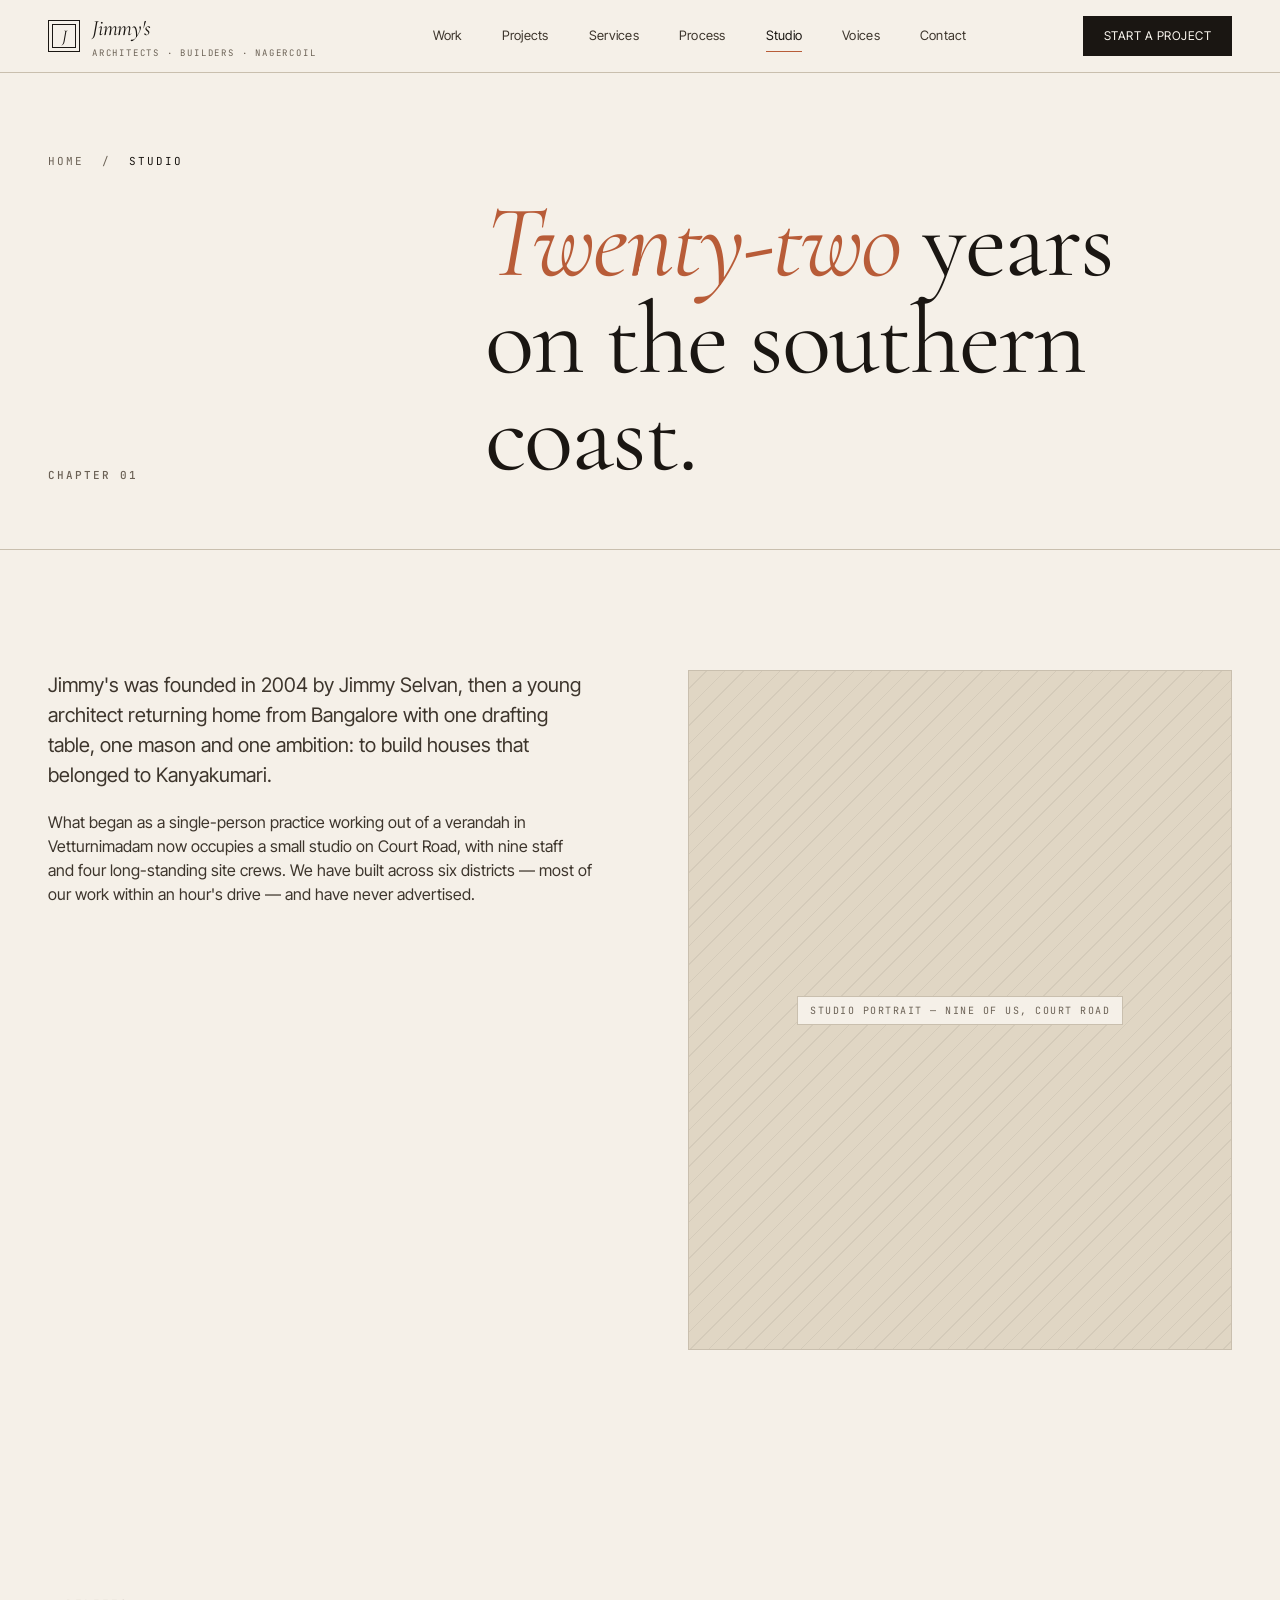
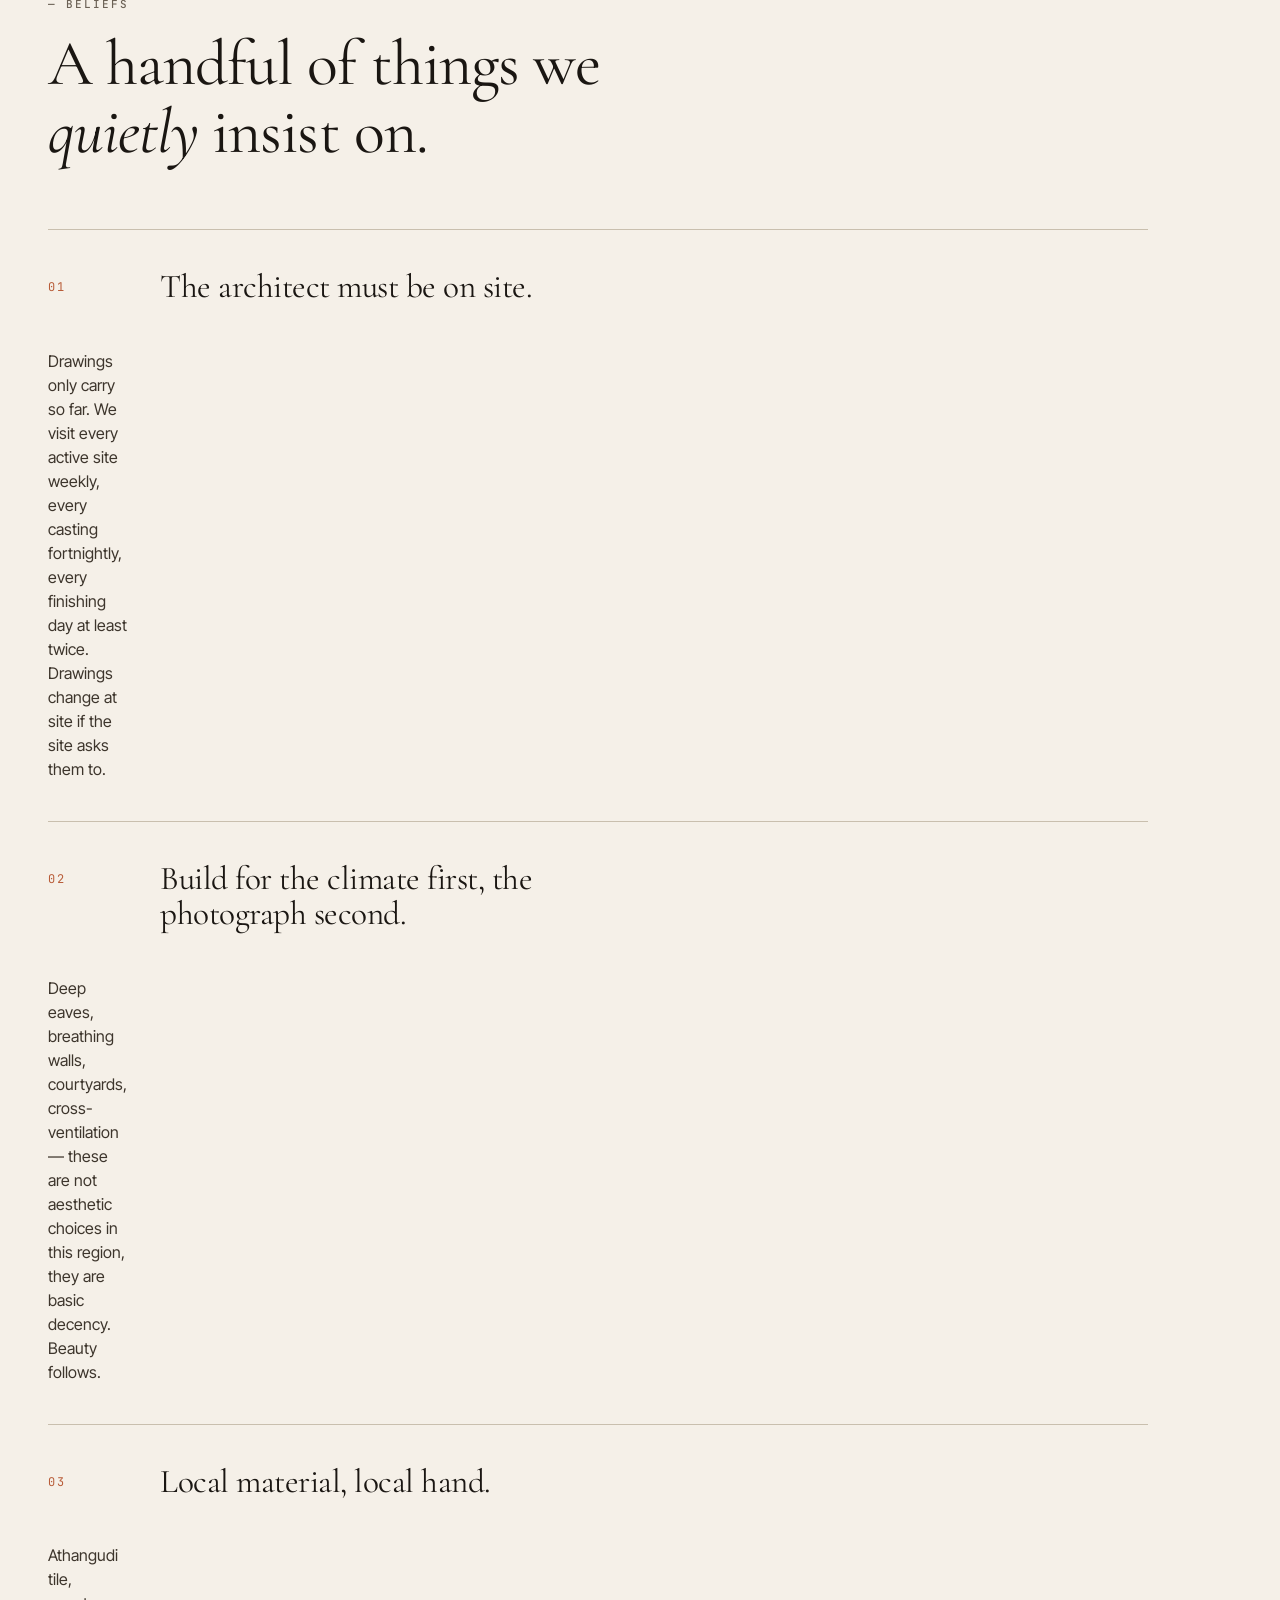
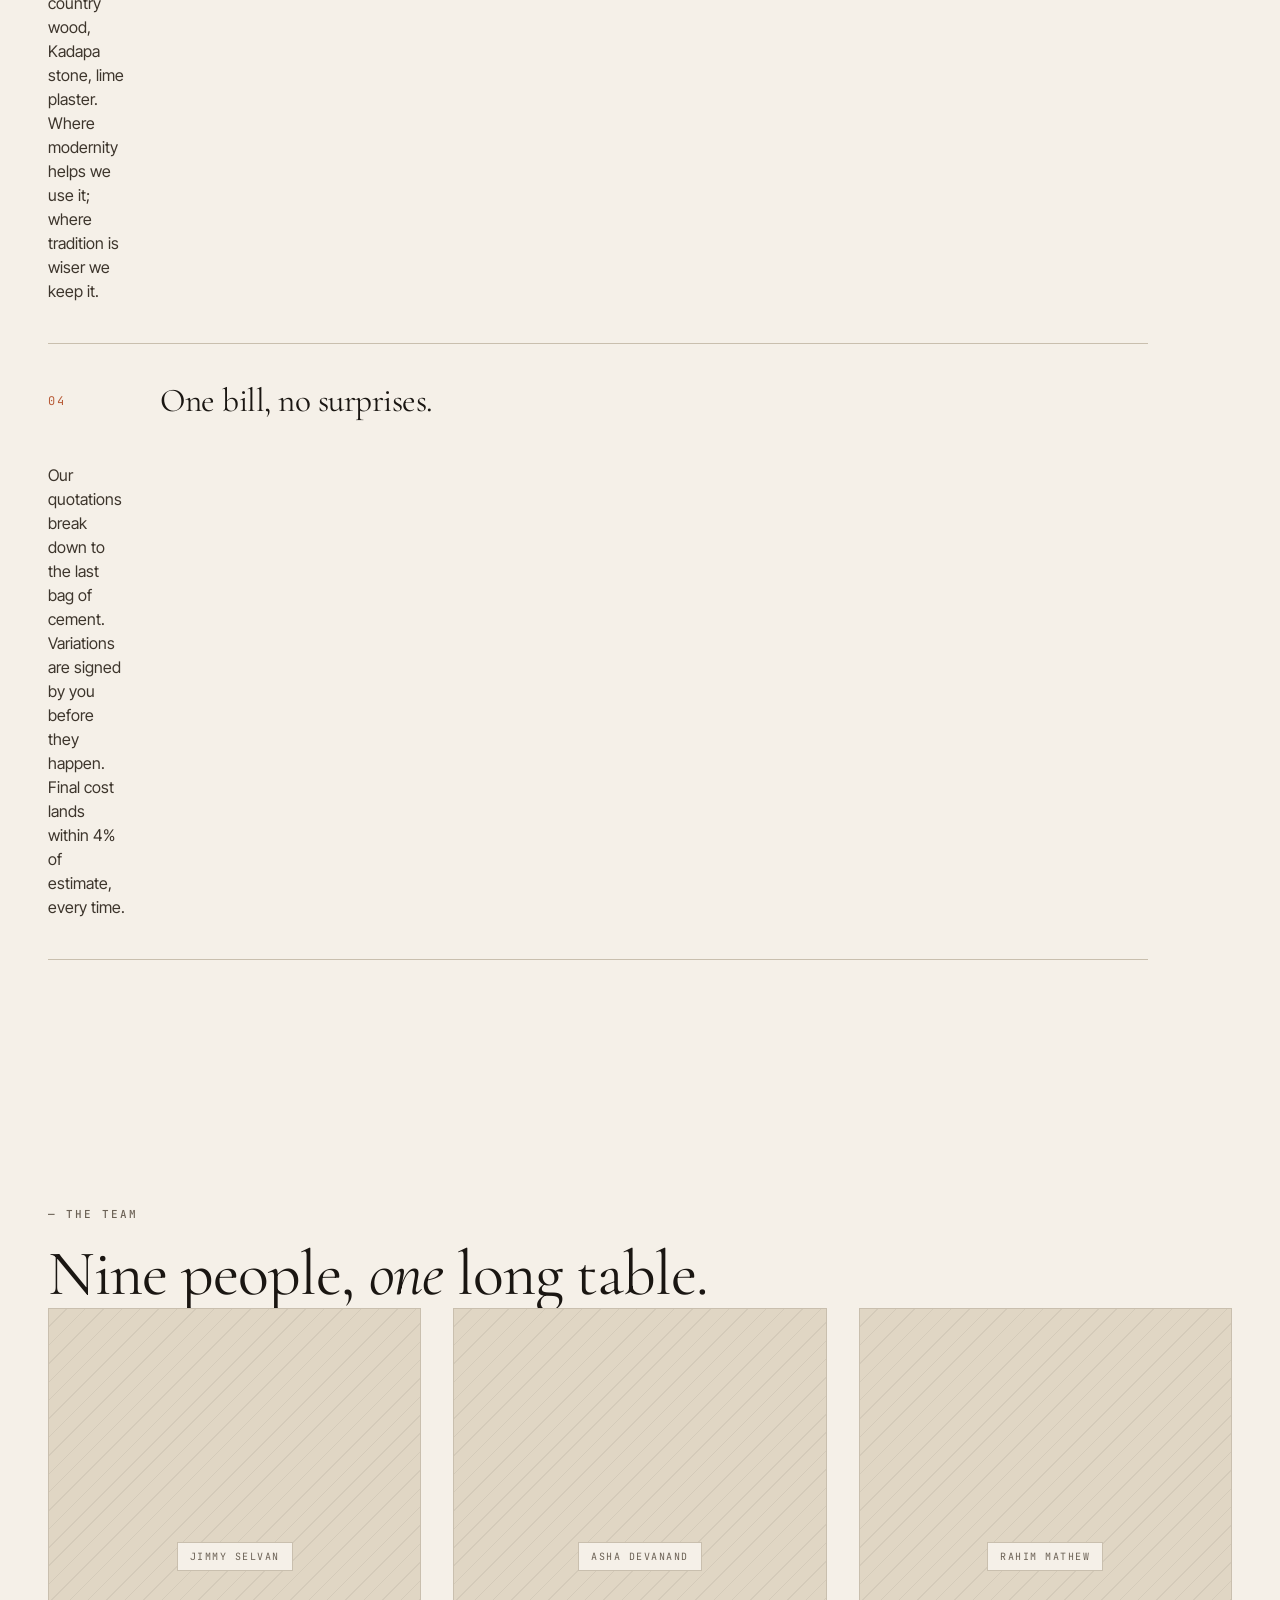
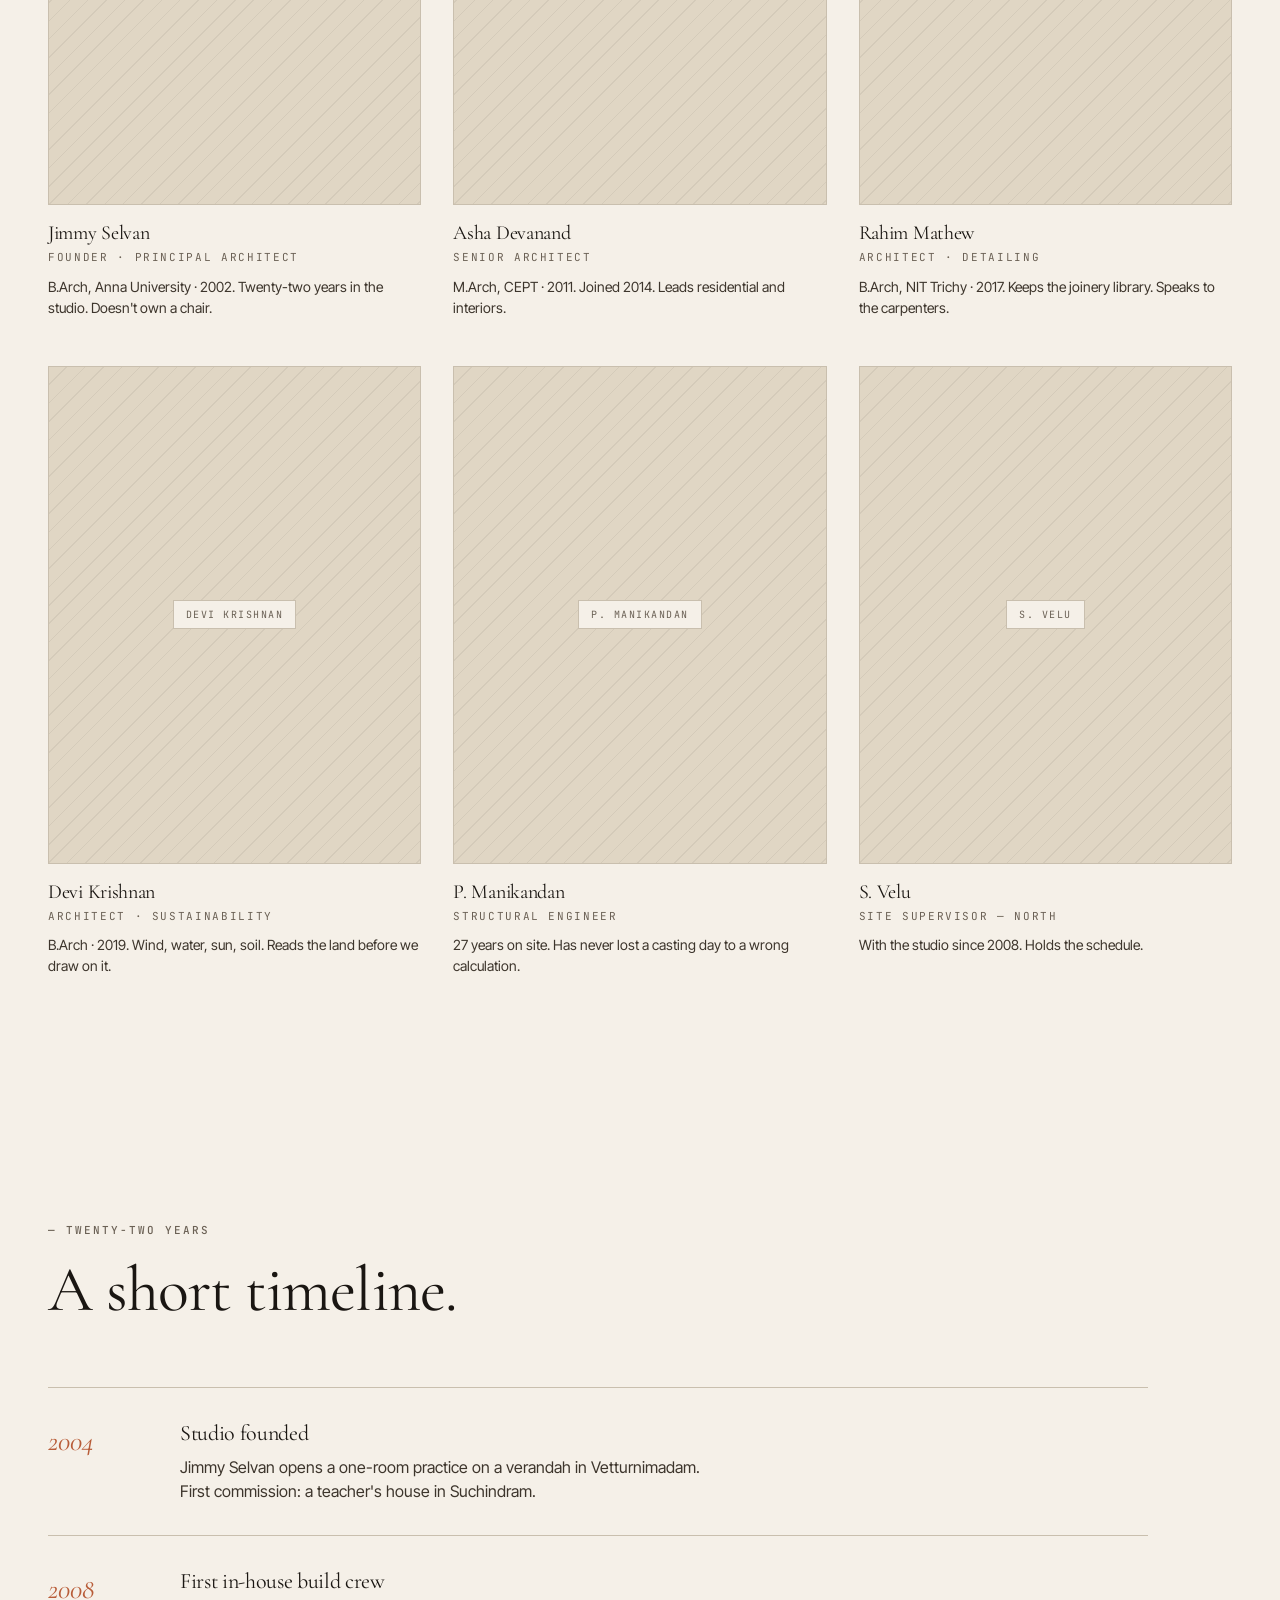
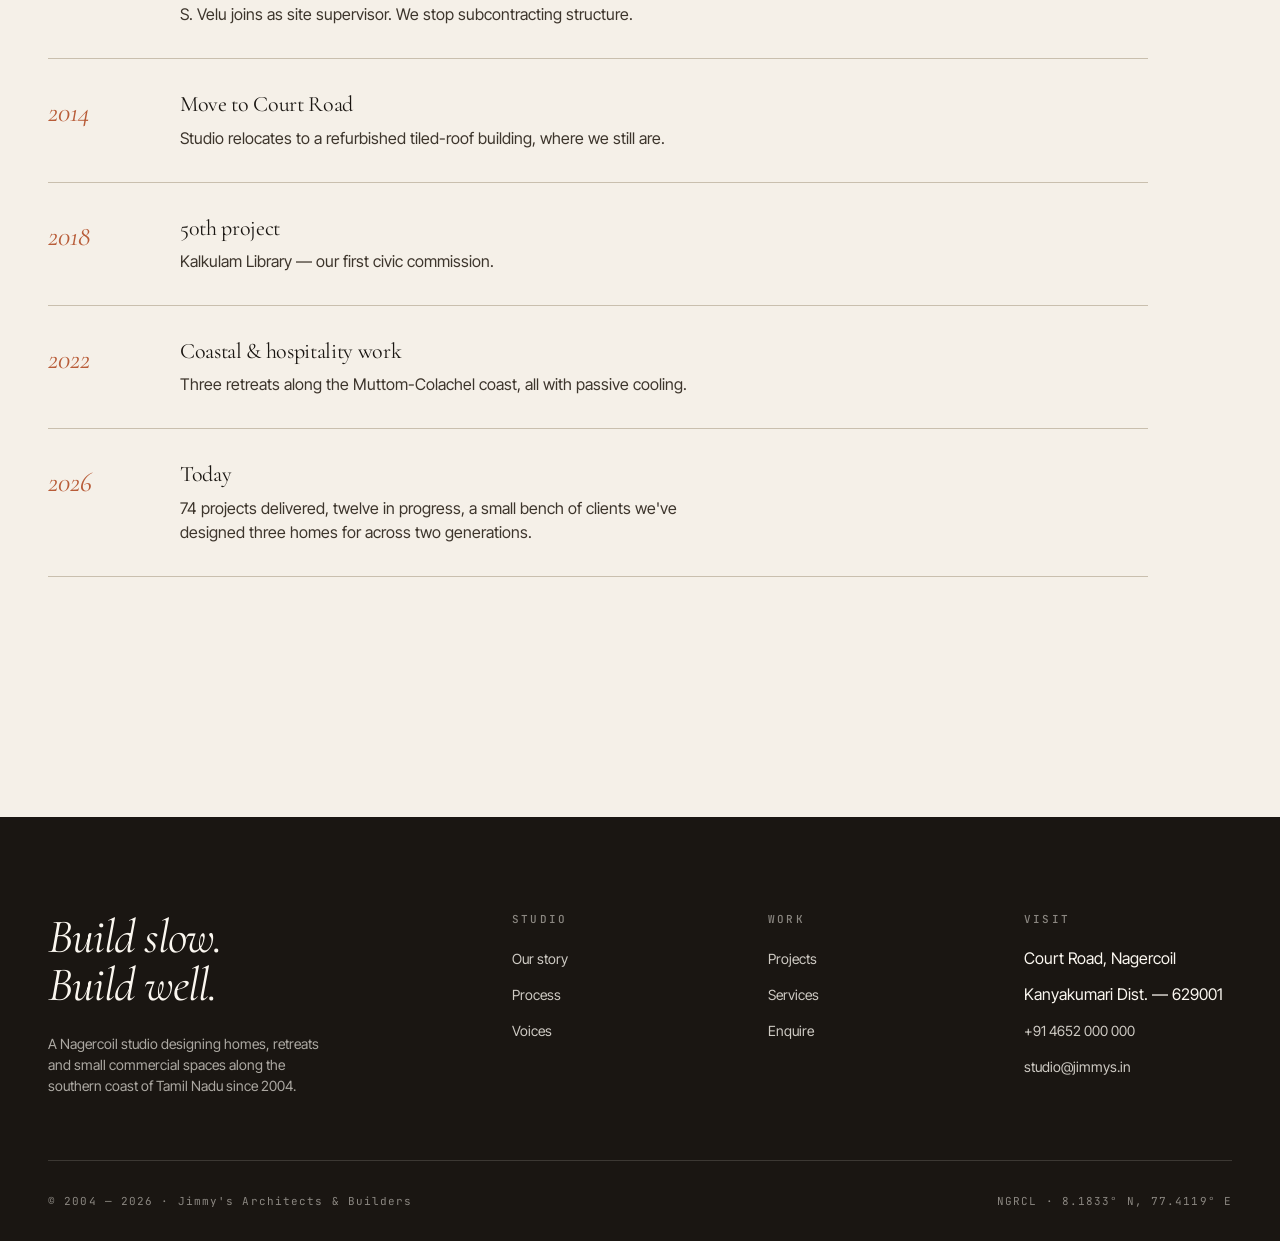
==== about.html @ 3e69503e "Add files via upload" ====
<!doctype html>
<html lang="en">
<head>
<meta charset="utf-8" />
<meta name="viewport" content="width=device-width,initial-scale=1" />
<title>Studio — Jimmy's Architects &amp; Builders</title>
<link rel="preconnect" href="https://fonts.googleapis.com">
<link rel="preconnect" href="https://fonts.gstatic.com" crossorigin>
<link href="https://fonts.googleapis.com/css2?family=Cormorant+Garamond:ital,wght@0,400;0,500;1,400;1,500&family=Inter+Tight:wght@400;500;600&family=JetBrains+Mono:wght@400;500&family=Bodoni+Moda:ital,wght@0,400;1,400&family=IBM+Plex+Sans:wght@400;500&family=Fraunces:ital,wght@0,400;1,400&family=Space+Grotesk:wght@400;500&display=swap" rel="stylesheet">
<link rel="stylesheet" href="styles.css">
</head>
<body>
<div id="nav-mount" data-active="about.html"></div>

<section class="page-hero">
  <div class="wrap">
    <div class="crumbs"><a href="index.html">Home</a> &nbsp;/&nbsp; <span>Studio</span></div>
    <div class="page-hero-grid">
      <div>
        <span class="eyebrow">Chapter 01</span>
      </div>
      <h1 class="display"><em>Twenty-two</em> years on the southern coast.</h1>
    </div>
  </div>
</section>

<section class="section">
  <div class="wrap about-intro">
    <div class="reveal">
      <p class="lead">Jimmy's was founded in 2004 by Jimmy Selvan, then a young architect returning home from Bangalore with one drafting table, one mason and one ambition: to build houses that belonged to Kanyakumari.</p>
      <p>What began as a single-person practice working out of a verandah in Vetturnimadam now occupies a small studio on Court Road, with nine staff and four long-standing site crews. We have built across six districts — most of our work within an hour's drive — and have never advertised.</p>
    </div>
    <div class="ph about-portrait reveal"><span class="ph-label">Studio portrait — nine of us, court road</span></div>
  </div>
</section>

<section class="section bg-2-section">
  <div class="wrap">
    <span class="eyebrow reveal">— Beliefs</span>
    <h2 class="reveal" style="margin: 16px 0 64px; max-width: 18ch;">A handful of things we <em>quietly</em> insist on.</h2>
    <ol class="beliefs">
      <li class="reveal">
        <span class="b-num">01</span>
        <h3>The architect must be on site.</h3>
        <p>Drawings only carry so far. We visit every active site weekly, every casting fortnightly, every finishing day at least twice. Drawings change at site if the site asks them to.</p>
      </li>
      <li class="reveal">
        <span class="b-num">02</span>
        <h3>Build for the climate first, the photograph second.</h3>
        <p>Deep eaves, breathing walls, courtyards, cross-ventilation — these are not aesthetic choices in this region, they are basic decency. Beauty follows.</p>
      </li>
      <li class="reveal">
        <span class="b-num">03</span>
        <h3>Local material, local hand.</h3>
        <p>Athangudi tile, country wood, Kadapa stone, lime plaster. Where modernity helps we use it; where tradition is wiser we keep it.</p>
      </li>
      <li class="reveal">
        <span class="b-num">04</span>
        <h3>One bill, no surprises.</h3>
        <p>Our quotations break down to the last bag of cement. Variations are signed by you before they happen. Final cost lands within 4% of estimate, every time.</p>
      </li>
    </ol>
  </div>
</section>

<section class="section">
  <div class="wrap">
    <div class="section-head reveal">
      <span class="eyebrow">— The team</span>
      <h2 style="margin-top: 16px;">Nine people, <em>one</em> long table.</h2>
    </div>
    <div class="team-grid">
      <div class="member reveal">
        <div class="ph member-ph"><span class="ph-label">Jimmy Selvan</span></div>
        <h4>Jimmy Selvan</h4>
        <span class="member-role">Founder · Principal Architect</span>
        <p>B.Arch, Anna University · 2002. Twenty-two years in the studio. Doesn't own a chair.</p>
      </div>
      <div class="member reveal">
        <div class="ph member-ph"><span class="ph-label">Asha Devanand</span></div>
        <h4>Asha Devanand</h4>
        <span class="member-role">Senior Architect</span>
        <p>M.Arch, CEPT · 2011. Joined 2014. Leads residential and interiors.</p>
      </div>
      <div class="member reveal">
        <div class="ph member-ph"><span class="ph-label">Rahim Mathew</span></div>
        <h4>Rahim Mathew</h4>
        <span class="member-role">Architect · Detailing</span>
        <p>B.Arch, NIT Trichy · 2017. Keeps the joinery library. Speaks to the carpenters.</p>
      </div>
      <div class="member reveal">
        <div class="ph member-ph"><span class="ph-label">Devi Krishnan</span></div>
        <h4>Devi Krishnan</h4>
        <span class="member-role">Architect · Sustainability</span>
        <p>B.Arch · 2019. Wind, water, sun, soil. Reads the land before we draw on it.</p>
      </div>
      <div class="member reveal">
        <div class="ph member-ph"><span class="ph-label">P. Manikandan</span></div>
        <h4>P. Manikandan</h4>
        <span class="member-role">Structural Engineer</span>
        <p>27 years on site. Has never lost a casting day to a wrong calculation.</p>
      </div>
      <div class="member reveal">
        <div class="ph member-ph"><span class="ph-label">S. Velu</span></div>
        <h4>S. Velu</h4>
        <span class="member-role">Site Supervisor — North</span>
        <p>With the studio since 2008. Holds the schedule.</p>
      </div>
    </div>
  </div>
</section>

<section class="section bg-2-section">
  <div class="wrap timeline-wrap">
    <span class="eyebrow reveal">— Twenty-two years</span>
    <h2 class="reveal" style="margin-top: 16px; margin-bottom: 64px;">A short timeline.</h2>
    <ol class="timeline">
      <li class="reveal"><span class="t-year">2004</span><div><h4>Studio founded</h4><p>Jimmy Selvan opens a one-room practice on a verandah in Vetturnimadam. First commission: a teacher's house in Suchindram.</p></div></li>
      <li class="reveal"><span class="t-year">2008</span><div><h4>First in-house build crew</h4><p>S. Velu joins as site supervisor. We stop subcontracting structure.</p></div></li>
      <li class="reveal"><span class="t-year">2014</span><div><h4>Move to Court Road</h4><p>Studio relocates to a refurbished tiled-roof building, where we still are.</p></div></li>
      <li class="reveal"><span class="t-year">2018</span><div><h4>50th project</h4><p>Kalkulam Library — our first civic commission.</p></div></li>
      <li class="reveal"><span class="t-year">2022</span><div><h4>Coastal &amp; hospitality work</h4><p>Three retreats along the Muttom-Colachel coast, all with passive cooling.</p></div></li>
      <li class="reveal"><span class="t-year">2026</span><div><h4>Today</h4><p>74 projects delivered, twelve in progress, a small bench of clients we've designed three homes for across two generations.</p></div></li>
    </ol>
  </div>
</section>

<div id="footer-mount"></div>

<style>
.about-intro { display: grid; grid-template-columns: 1fr 1fr; gap: 96px; align-items: start; }
@media (max-width: 768px) { .about-intro { grid-template-columns: 1fr; gap: 48px; } }
.about-intro p.lead { margin-bottom: 20px; }
.about-portrait { aspect-ratio: 4 / 5; }

.beliefs { list-style: none; max-width: 1100px; }
.beliefs li {
  display: grid;
  grid-template-columns: 80px 1fr;
  gap: 32px;
  padding: 40px 0;
  border-top: 1px solid var(--line);
  align-items: start;
}
.beliefs li:last-child { border-bottom: 1px solid var(--line); }
.b-num { font-family: var(--mono); font-size: 12px; letter-spacing: 0.18em; color: var(--accent); padding-top: 8px; }
.beliefs h3 { font-size: clamp(24px, 2.6vw, 36px); margin-bottom: 12px; max-width: 26ch; }
.beliefs p { max-width: 60ch; }

.team-grid { display: grid; grid-template-columns: repeat(3, 1fr); gap: 48px 32px; }
@media (max-width: 768px) { .team-grid { grid-template-columns: 1fr 1fr; } }
@media (max-width: 500px) { .team-grid { grid-template-columns: 1fr; } }
.member-ph { aspect-ratio: 3 / 4; margin-bottom: 16px; }
.member h4 { margin-bottom: 4px; }
.member-role { font-family: var(--mono); font-size: 11px; letter-spacing: 0.15em; text-transform: uppercase; color: var(--ink-3); display: block; margin-bottom: 10px; }
.member p { font-size: 14px; }

.timeline { list-style: none; max-width: 1100px; }
.timeline li {
  display: grid;
  grid-template-columns: 100px 1fr;
  gap: 32px;
  padding: 32px 0;
  border-top: 1px solid var(--line);
  align-items: start;
}
.timeline li:last-child { border-bottom: 1px solid var(--line); }
.t-year { font-family: var(--serif); font-style: italic; font-size: 28px; color: var(--accent); }
.timeline h4 { margin-bottom: 8px; font-size: 22px; }
.timeline p { max-width: 60ch; }
</style>

<script src="shell.js"></script>
<script src="tweaks.js"></script>
</body>
</html>
---- styles.css ----
/* Jimmy's Architects & Builders — Design System */

:root {
  /* Theme: Warm Cream (default) */
  --bg: #f5f0e8;
  --bg-2: #ebe3d6;
  --bg-3: #e0d6c4;
  --ink: #1a1612;
  --ink-2: #3d352c;
  --ink-3: #6b6155;
  --line: #c9bfae;
  --paper: #fbf7f0;
  --accent: #b85c38;
  --accent-2: #8a3f23;

  /* Type */
  --serif: 'Cormorant Garamond', 'Times New Roman', serif;
  --sans: 'Inter Tight', 'Helvetica Neue', sans-serif;
  --mono: 'JetBrains Mono', 'Courier New', monospace;

  /* Spacing & radii */
  --r-sm: 2px;
  --r-md: 4px;
  --r-lg: 8px;

  /* Easing */
  --ease: cubic-bezier(0.2, 0.8, 0.2, 1);
}

[data-theme="stone"] {
  --bg: #eceae5;
  --bg-2: #e0ddd5;
  --bg-3: #d3cfc4;
  --ink: #1c1d1e;
  --ink-2: #3a3b3d;
  --ink-3: #6a6b6e;
  --line: #c0bdb4;
  --paper: #f3f1ec;
  --accent: #5a6b52;
  --accent-2: #3d4a37;
}

[data-theme="ink"] {
  --bg: #15130f;
  --bg-2: #1f1c17;
  --bg-3: #2a2620;
  --ink: #f3ede1;
  --ink-2: #cfc6b5;
  --ink-3: #8a8275;
  --line: #3d3830;
  --paper: #1a1814;
  --accent: #d68b62;
  --accent-2: #b06a45;
}

* { box-sizing: border-box; margin: 0; padding: 0; }

html, body {
  background: var(--bg);
  color: var(--ink);
  font-family: var(--sans);
  font-size: 16px;
  line-height: 1.5;
  -webkit-font-smoothing: antialiased;
  -moz-osx-font-smoothing: grayscale;
  scroll-behavior: smooth;
}

body { min-height: 100vh; overflow-x: hidden; }

a { color: inherit; text-decoration: none; }

img { max-width: 100%; display: block; }

::selection { background: var(--accent); color: var(--paper); }

/* Layout primitives */
.wrap {
  max-width: 1440px;
  margin: 0 auto;
  padding: 0 48px;
}

@media (max-width: 768px) {
  .wrap { padding: 0 24px; }
}

/* Type system */
.eyebrow {
  font-family: var(--mono);
  font-size: 11px;
  letter-spacing: 0.18em;
  text-transform: uppercase;
  color: var(--ink-3);
  font-weight: 500;
}

.display {
  font-family: var(--serif);
  font-weight: 400;
  font-size: clamp(48px, 8vw, 128px);
  line-height: 0.95;
  letter-spacing: -0.02em;
  color: var(--ink);
}

.display em {
  font-style: italic;
  color: var(--accent);
}

h1, h2, h3, h4 {
  font-family: var(--serif);
  font-weight: 400;
  letter-spacing: -0.015em;
  line-height: 1.05;
  color: var(--ink);
}

h2 { font-size: clamp(36px, 5vw, 72px); }
h3 { font-size: clamp(24px, 3vw, 36px); }
h4 { font-size: 20px; line-height: 1.2; }

p { color: var(--ink-2); }

p.lead {
  font-size: 20px;
  line-height: 1.5;
  color: var(--ink-2);
  max-width: 60ch;
}

/* Navigation */
.nav {
  position: sticky;
  top: 0;
  z-index: 50;
  background: color-mix(in oklab, var(--bg) 85%, transparent);
  backdrop-filter: blur(12px);
  -webkit-backdrop-filter: blur(12px);
  border-bottom: 1px solid var(--line);
}

.nav-inner {
  max-width: 1440px;
  margin: 0 auto;
  padding: 0 48px;
  height: 72px;
  display: flex;
  align-items: center;
  justify-content: space-between;
}

@media (max-width: 768px) {
  .nav-inner { padding: 0 24px; }
}

.brand {
  display: flex;
  align-items: center;
  gap: 12px;
  font-family: var(--serif);
  font-size: 22px;
  letter-spacing: -0.01em;
}

.brand-mark {
  width: 32px;
  height: 32px;
  border: 1.5px solid var(--ink);
  display: grid;
  place-items: center;
  font-family: var(--serif);
  font-style: italic;
  font-size: 18px;
  position: relative;
}

.brand-mark::after {
  content: '';
  position: absolute;
  inset: 3px;
  border: 1px solid var(--ink);
  pointer-events: none;
}

.brand-text {
  font-style: italic;
}

.brand-text small {
  display: block;
  font-family: var(--mono);
  font-style: normal;
  font-size: 9px;
  letter-spacing: 0.2em;
  text-transform: uppercase;
  color: var(--ink-3);
  margin-top: 2px;
}

.nav-links {
  display: flex;
  align-items: center;
  gap: 40px;
}

.nav-links a {
  font-family: var(--sans);
  font-size: 13px;
  letter-spacing: 0.02em;
  color: var(--ink-2);
  position: relative;
  padding: 4px 0;
  transition: color 0.2s var(--ease);
}

.nav-links a:hover { color: var(--ink); }

.nav-links a.active {
  color: var(--ink);
}

.nav-links a.active::after {
  content: '';
  position: absolute;
  left: 0;
  right: 0;
  bottom: -2px;
  height: 1px;
  background: var(--accent);
}

.nav-cta {
  font-family: var(--sans);
  font-size: 12px;
  letter-spacing: 0.04em;
  text-transform: uppercase;
  padding: 10px 20px;
  border: 1px solid var(--ink);
  background: var(--ink);
  color: var(--paper);
  cursor: pointer;
  transition: all 0.2s var(--ease);
}

.nav-cta:hover {
  background: var(--accent);
  border-color: var(--accent);
}

@media (max-width: 900px) {
  .nav-links { display: none; }
}

/* Footer */
.footer {
  background: var(--ink);
  color: var(--paper);
  padding: 96px 0 32px;
  margin-top: 120px;
}

[data-theme="ink"] .footer {
  background: var(--bg-2);
  color: var(--ink);
}

.footer-inner {
  max-width: 1440px;
  margin: 0 auto;
  padding: 0 48px;
}

@media (max-width: 768px) {
  .footer-inner { padding: 0 24px; }
}

.footer-grid {
  display: grid;
  grid-template-columns: 2fr 1fr 1fr 1fr;
  gap: 48px;
  padding-bottom: 64px;
  border-bottom: 1px solid color-mix(in oklab, var(--paper) 15%, transparent);
}

@media (max-width: 768px) {
  .footer-grid { grid-template-columns: 1fr 1fr; }
}

.footer h4 {
  font-family: var(--mono);
  font-size: 11px;
  letter-spacing: 0.2em;
  text-transform: uppercase;
  color: color-mix(in oklab, var(--paper) 50%, transparent);
  margin-bottom: 20px;
  font-weight: 500;
}

[data-theme="ink"] .footer h4 {
  color: var(--ink-3);
}

.footer-display {
  font-family: var(--serif);
  font-style: italic;
  font-size: 48px;
  line-height: 1;
  letter-spacing: -0.02em;
  margin-bottom: 24px;
  color: var(--paper);
}

[data-theme="ink"] .footer-display { color: var(--ink); }

.footer-tagline {
  color: color-mix(in oklab, var(--paper) 65%, transparent);
  max-width: 36ch;
  font-size: 14px;
}

.footer ul { list-style: none; }
.footer li { margin-bottom: 12px; }
.footer li a {
  font-size: 14px;
  color: color-mix(in oklab, var(--paper) 80%, transparent);
  transition: color 0.2s var(--ease);
}
.footer li a:hover { color: var(--accent); }

.footer-bottom {
  padding-top: 32px;
  display: flex;
  justify-content: space-between;
  align-items: center;
  font-family: var(--mono);
  font-size: 11px;
  letter-spacing: 0.1em;
  color: color-mix(in oklab, var(--paper) 50%, transparent);
}

/* Buttons */
.btn {
  font-family: var(--sans);
  font-size: 13px;
  letter-spacing: 0.04em;
  text-transform: uppercase;
  padding: 14px 28px;
  cursor: pointer;
  border: none;
  display: inline-flex;
  align-items: center;
  gap: 10px;
  transition: all 0.25s var(--ease);
  font-weight: 500;
}

.btn-primary {
  background: var(--ink);
  color: var(--paper);
}
.btn-primary:hover { background: var(--accent); }

.btn-ghost {
  background: transparent;
  color: var(--ink);
  border: 1px solid var(--ink);
}
.btn-ghost:hover { background: var(--ink); color: var(--paper); }

.btn-link {
  background: transparent;
  color: var(--ink);
  padding: 0;
  border-bottom: 1px solid var(--ink);
  padding-bottom: 4px;
}
.btn-link:hover { color: var(--accent); border-color: var(--accent); }

.arrow { transition: transform 0.2s var(--ease); }
.btn:hover .arrow { transform: translateX(4px); }

/* Image placeholder */
.ph {
  background: var(--bg-3);
  position: relative;
  overflow: hidden;
  display: grid;
  place-items: center;
  background-image: repeating-linear-gradient(
    135deg,
    transparent 0px,
    transparent 12px,
    color-mix(in oklab, var(--ink) 6%, transparent) 12px,
    color-mix(in oklab, var(--ink) 6%, transparent) 13px
  );
  border: 1px solid var(--line);
}

.ph-label {
  font-family: var(--mono);
  font-size: 10px;
  letter-spacing: 0.15em;
  text-transform: uppercase;
  color: var(--ink-3);
  background: var(--bg);
  padding: 6px 12px;
  border: 1px solid var(--line);
}

/* Sections */
.section { padding: 120px 0; }
.section-sm { padding: 80px 0; }

@media (max-width: 768px) {
  .section { padding: 80px 0; }
  .section-sm { padding: 56px 0; }
}

/* Page hero (all interior pages) */
.page-hero {
  padding: 80px 0 64px;
  border-bottom: 1px solid var(--line);
}

.page-hero-grid {
  display: grid;
  grid-template-columns: 1fr 2fr;
  gap: 64px;
  align-items: end;
}

@media (max-width: 768px) {
  .page-hero-grid { grid-template-columns: 1fr; gap: 24px; }
}

.crumbs {
  font-family: var(--mono);
  font-size: 11px;
  letter-spacing: 0.18em;
  text-transform: uppercase;
  color: var(--ink-3);
  margin-bottom: 24px;
}

.crumbs span { color: var(--ink); }

/* Stat block */
.stat-row {
  display: grid;
  grid-template-columns: repeat(4, 1fr);
  gap: 32px;
  padding: 64px 0;
  border-top: 1px solid var(--line);
  border-bottom: 1px solid var(--line);
}

@media (max-width: 768px) {
  .stat-row { grid-template-columns: repeat(2, 1fr); gap: 32px 24px; }
}

.stat-num {
  font-family: var(--serif);
  font-size: clamp(40px, 5vw, 72px);
  line-height: 1;
  font-weight: 400;
  margin-bottom: 8px;
  letter-spacing: -0.02em;
}

.stat-num em {
  font-style: italic;
  color: var(--accent);
}

.stat-label {
  font-family: var(--mono);
  font-size: 11px;
  letter-spacing: 0.18em;
  text-transform: uppercase;
  color: var(--ink-3);
}

/* Animations */
@keyframes fadeUp {
  from { opacity: 0; transform: translateY(24px); }
  to { opacity: 1; transform: translateY(0); }
}

.fade-up {
  animation: fadeUp 0.8s var(--ease) both;
}

.fade-up-2 { animation-delay: 0.1s; }
.fade-up-3 { animation-delay: 0.2s; }
.fade-up-4 { animation-delay: 0.3s; }

/* Reveal on scroll */
.reveal {
  opacity: 0;
  transform: translateY(32px);
  transition: opacity 0.9s var(--ease), transform 0.9s var(--ease);
}
.reveal.in {
  opacity: 1;
  transform: translateY(0);
}

/* Marquee */
.marquee {
  overflow: hidden;
  border-top: 1px solid var(--line);
  border-bottom: 1px solid var(--line);
  padding: 32px 0;
  background: var(--bg-2);
}

.marquee-track {
  display: flex;
  gap: 64px;
  animation: scroll 40s linear infinite;
  white-space: nowrap;
  width: max-content;
}

.marquee-item {
  font-family: var(--serif);
  font-style: italic;
  font-size: 32px;
  color: var(--ink);
  display: flex;
  align-items: center;
  gap: 64px;
}

.marquee-item::after {
  content: '✦';
  font-style: normal;
  color: var(--accent);
}

@keyframes scroll {
  from { transform: translateX(0); }
  to { transform: translateX(-50%); }
}
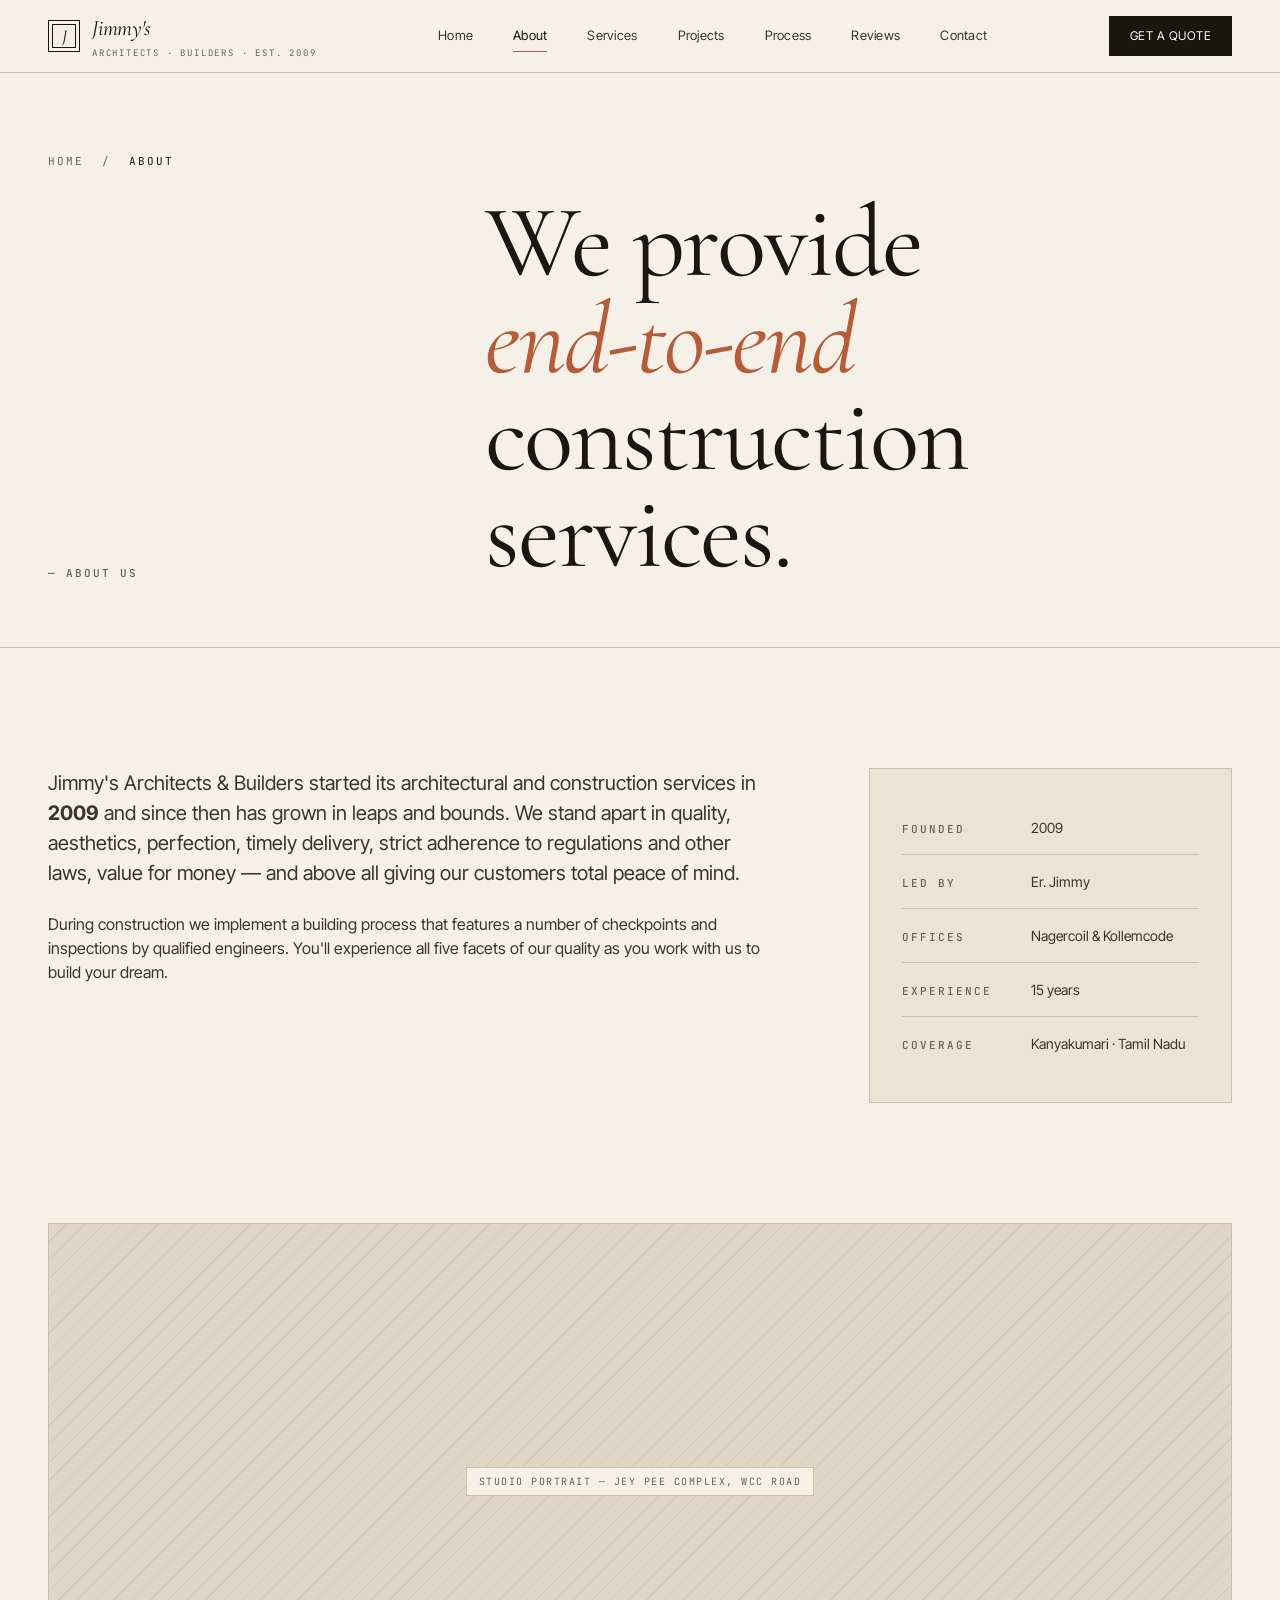
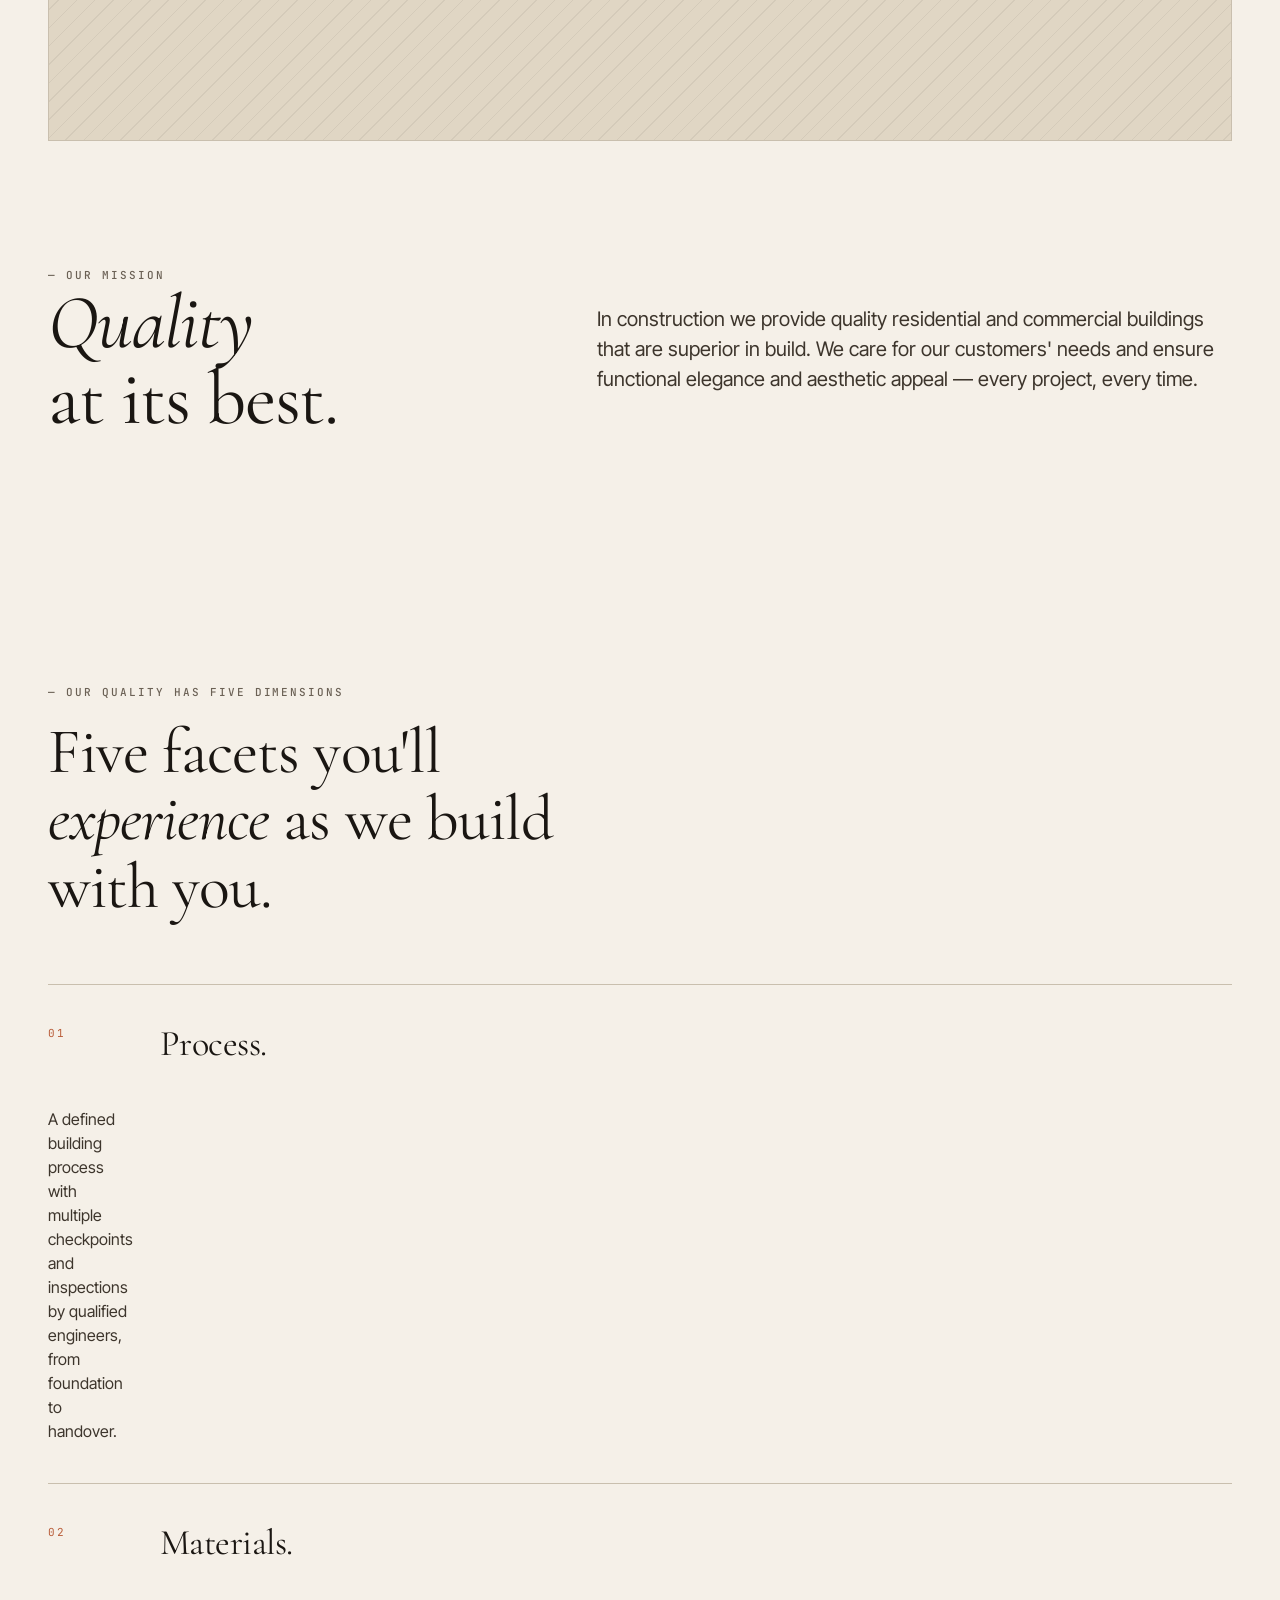
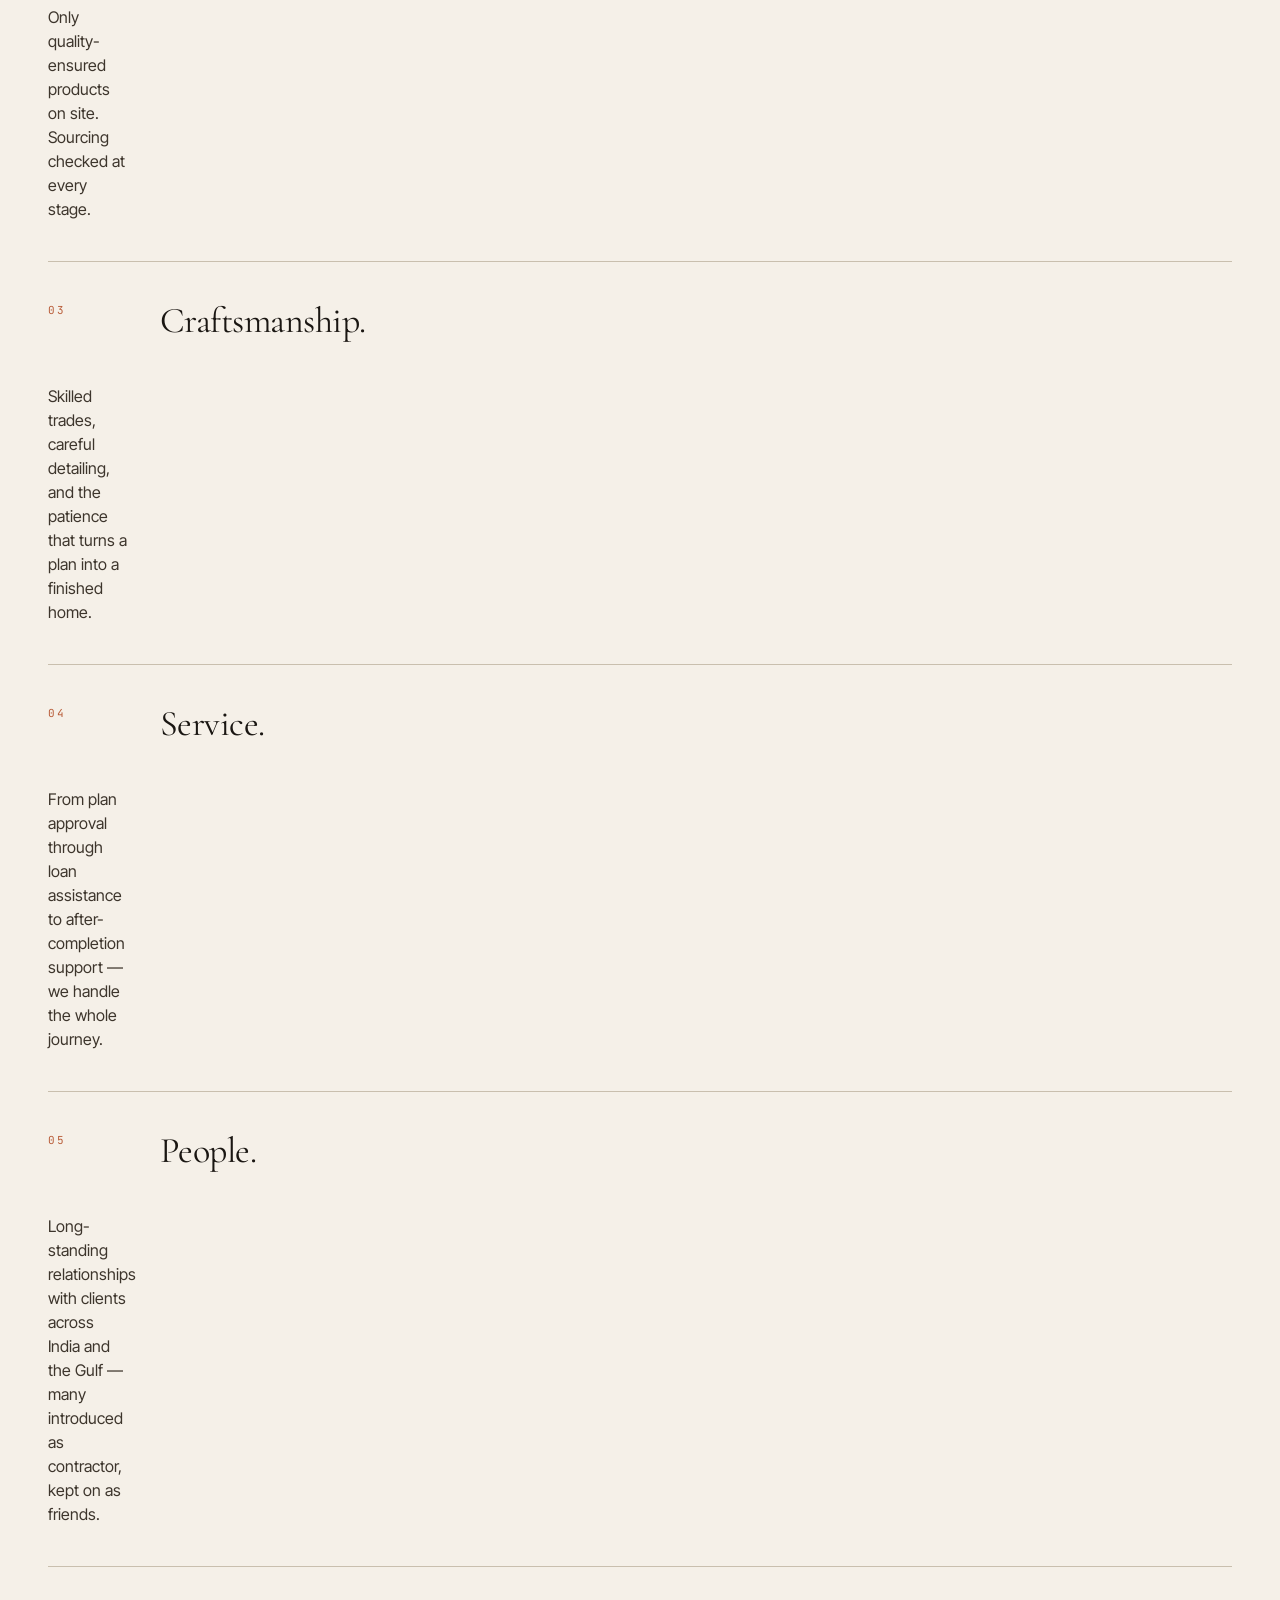
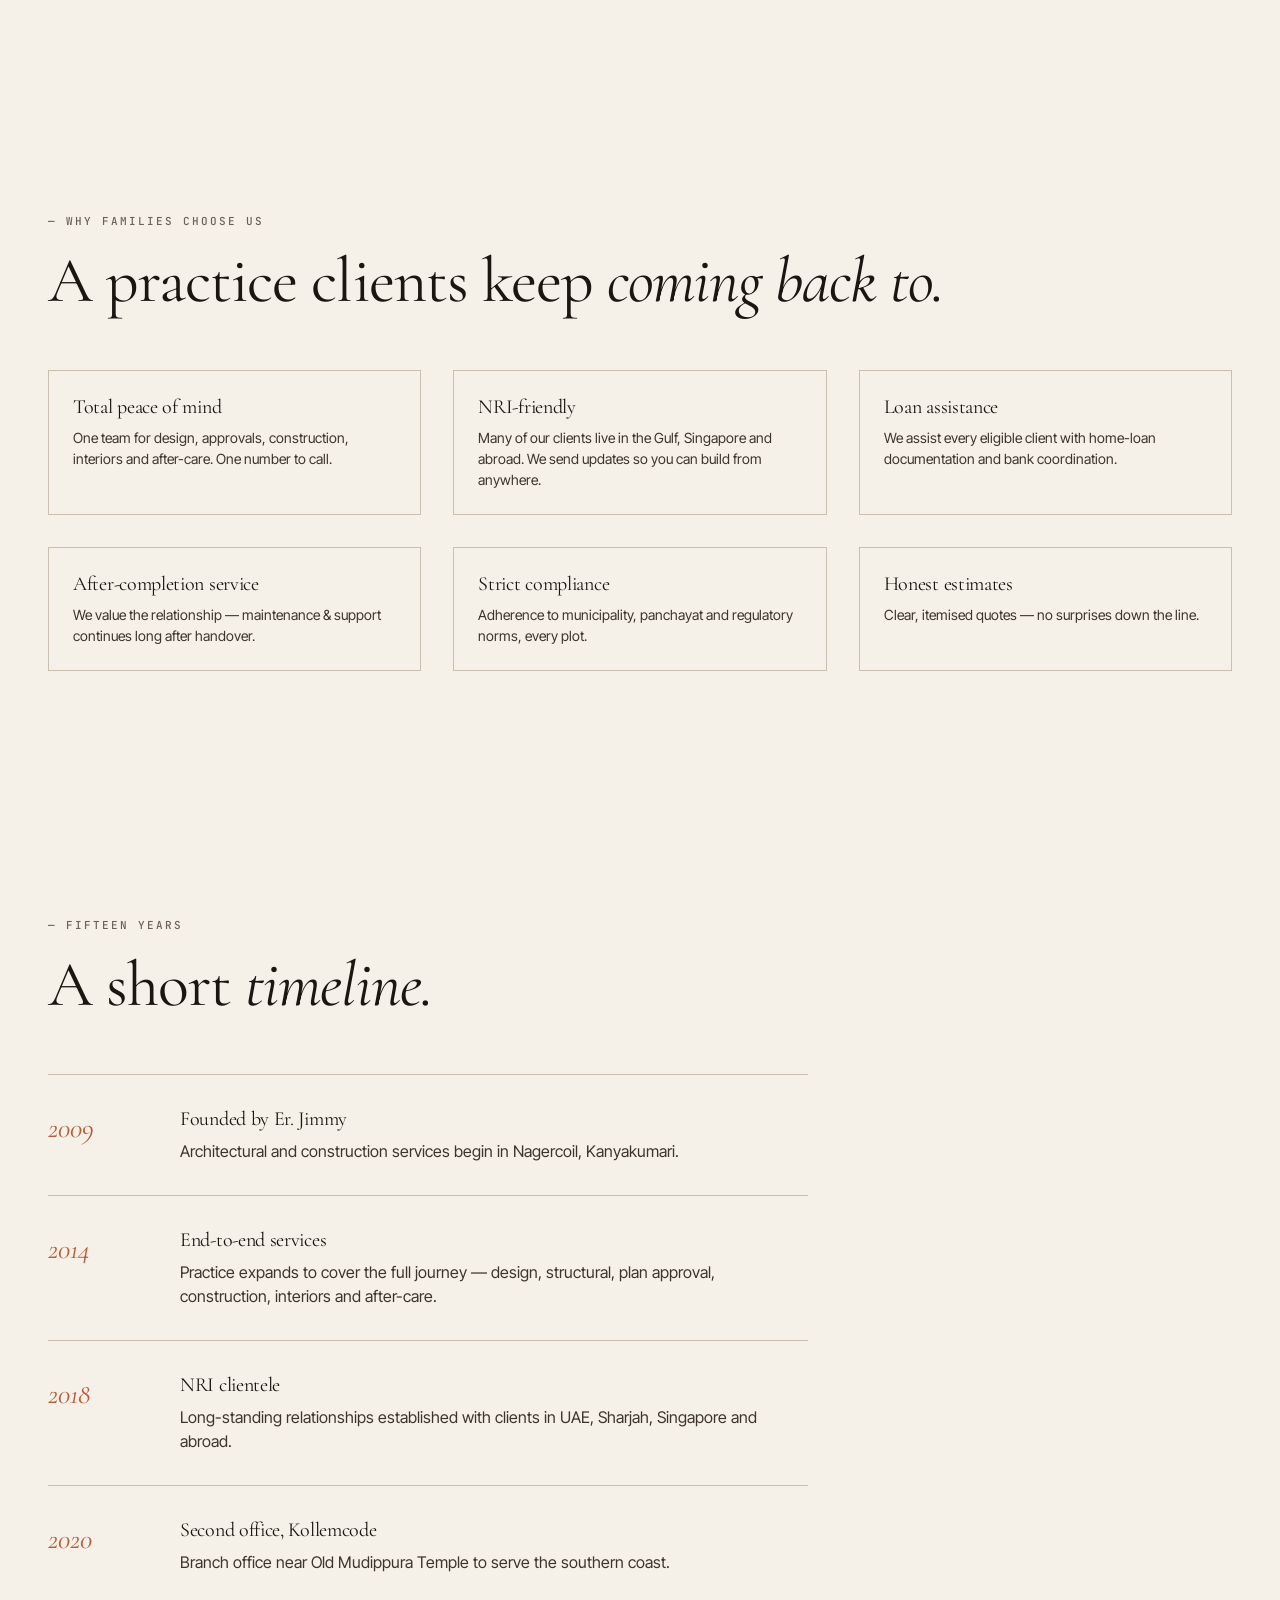
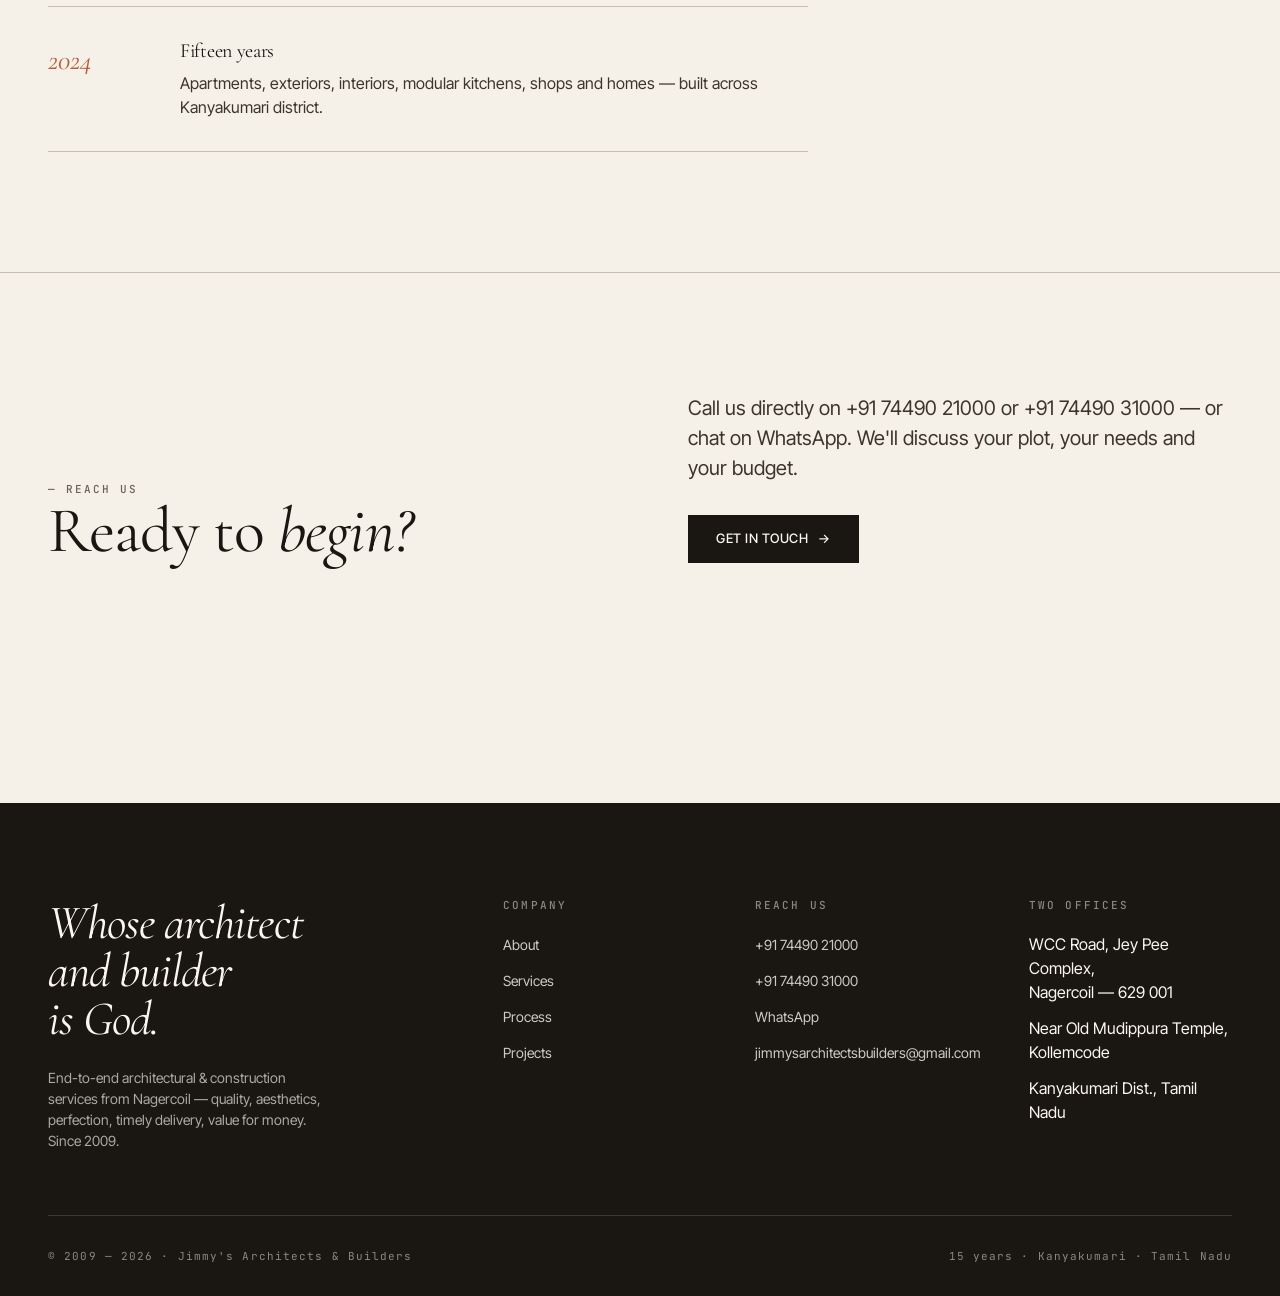
==== commit 4104f41e: "Refactor navigation and footer content in shell.js; update testimonials section in testimonials.html" ====
--- a/about.html
+++ b/about.html
@@ -3,7 +3,7 @@
 <head>
 <meta charset="utf-8" />
 <meta name="viewport" content="width=device-width,initial-scale=1" />
-<title>Studio — Jimmy's Architects &amp; Builders</title>
+<title>About — Jimmy's Architects &amp; Builders</title>
 <link rel="preconnect" href="https://fonts.googleapis.com">
 <link rel="preconnect" href="https://fonts.gstatic.com" crossorigin>
 <link href="https://fonts.googleapis.com/css2?family=Cormorant+Garamond:ital,wght@0,400;0,500;1,400;1,500&family=Inter+Tight:wght@400;500;600&family=JetBrains+Mono:wght@400;500&family=Bodoni+Moda:ital,wght@0,400;1,400&family=IBM+Plex+Sans:wght@400;500&family=Fraunces:ital,wght@0,400;1,400&family=Space+Grotesk:wght@400;500&display=swap" rel="stylesheet">
@@ -14,12 +14,10 @@
 
 <section class="page-hero">
   <div class="wrap">
-    <div class="crumbs"><a href="index.html">Home</a> &nbsp;/&nbsp; <span>Studio</span></div>
+    <div class="crumbs"><a href="index.html">Home</a> &nbsp;/&nbsp; <span>About</span></div>
     <div class="page-hero-grid">
-      <div>
-        <span class="eyebrow">Chapter 01</span>
-      </div>
-      <h1 class="display"><em>Twenty-two</em> years on the southern coast.</h1>
+      <div><span class="eyebrow">— About us</span></div>
+      <h1 class="display">We provide<br/><em>end-to-end</em><br/>construction services.</h1>
     </div>
   </div>
 </section>
@@ -27,147 +25,136 @@
 <section class="section">
   <div class="wrap about-intro">
     <div class="reveal">
-      <p class="lead">Jimmy's was founded in 2004 by Jimmy Selvan, then a young architect returning home from Bangalore with one drafting table, one mason and one ambition: to build houses that belonged to Kanyakumari.</p>
-      <p>What began as a single-person practice working out of a verandah in Vetturnimadam now occupies a small studio on Court Road, with nine staff and four long-standing site crews. We have built across six districts — most of our work within an hour's drive — and have never advertised.</p>
+      <p class="lead">Jimmy's Architects &amp; Builders started its architectural and construction services in <strong>2009</strong> and since then has grown in leaps and bounds. We stand apart in quality, aesthetics, perfection, timely delivery, strict adherence to regulations and other laws, value for money — and above all giving our customers total peace of mind.</p>
+      <p>During construction we implement a building process that features a number of checkpoints and inspections by qualified engineers. You'll experience all five facets of our quality as you work with us to build your dream.</p>
     </div>
-    <div class="ph about-portrait reveal"><span class="ph-label">Studio portrait — nine of us, court road</span></div>
+    <aside class="about-aside reveal">
+      <div class="aside-row"><span class="eyebrow">Founded</span><span>2009</span></div>
+      <div class="aside-row"><span class="eyebrow">Led by</span><span>Er. Jimmy</span></div>
+      <div class="aside-row"><span class="eyebrow">Offices</span><span>Nagercoil &amp; Kollemcode</span></div>
+      <div class="aside-row"><span class="eyebrow">Experience</span><span>15 years</span></div>
+      <div class="aside-row"><span class="eyebrow">Coverage</span><span>Kanyakumari · Tamil Nadu</span></div>
+    </aside>
   </div>
 </section>
 
+<section class="wrap">
+  <div class="ph about-portrait reveal"><span class="ph-label">Studio portrait — Jey Pee Complex, WCC Road</span></div>
+</section>
+
+<!-- Mission -->
 <section class="section bg-2-section">
+  <div class="wrap mission-grid">
+    <div class="reveal">
+      <span class="eyebrow">— Our mission</span>
+      <h2><em>Quality</em><br/>at its best.</h2>
+    </div>
+    <div class="reveal">
+      <p class="lead">In construction we provide quality residential and commercial buildings that are superior in build. We care for our customers' needs and ensure functional elegance and aesthetic appeal — every project, every time.</p>
+    </div>
+  </div>
+</section>
+
+<!-- Five dimensions of quality -->
+<section class="section">
   <div class="wrap">
-    <span class="eyebrow reveal">— Beliefs</span>
-    <h2 class="reveal" style="margin: 16px 0 64px; max-width: 18ch;">A handful of things we <em>quietly</em> insist on.</h2>
+    <span class="eyebrow reveal">— Our quality has five dimensions</span>
+    <h2 class="reveal" style="margin: 16px 0 64px; max-width: 18ch;">Five facets you'll <em>experience</em> as we build with you.</h2>
     <ol class="beliefs">
-      <li class="reveal">
-        <span class="b-num">01</span>
-        <h3>The architect must be on site.</h3>
-        <p>Drawings only carry so far. We visit every active site weekly, every casting fortnightly, every finishing day at least twice. Drawings change at site if the site asks them to.</p>
-      </li>
-      <li class="reveal">
-        <span class="b-num">02</span>
-        <h3>Build for the climate first, the photograph second.</h3>
-        <p>Deep eaves, breathing walls, courtyards, cross-ventilation — these are not aesthetic choices in this region, they are basic decency. Beauty follows.</p>
-      </li>
-      <li class="reveal">
-        <span class="b-num">03</span>
-        <h3>Local material, local hand.</h3>
-        <p>Athangudi tile, country wood, Kadapa stone, lime plaster. Where modernity helps we use it; where tradition is wiser we keep it.</p>
-      </li>
-      <li class="reveal">
-        <span class="b-num">04</span>
-        <h3>One bill, no surprises.</h3>
-        <p>Our quotations break down to the last bag of cement. Variations are signed by you before they happen. Final cost lands within 4% of estimate, every time.</p>
-      </li>
+      <li class="reveal"><span class="b-num">01</span><h3>Process.</h3><p>A defined building process with multiple checkpoints and inspections by qualified engineers, from foundation to handover.</p></li>
+      <li class="reveal"><span class="b-num">02</span><h3>Materials.</h3><p>Only quality-ensured products on site. Sourcing checked at every stage.</p></li>
+      <li class="reveal"><span class="b-num">03</span><h3>Craftsmanship.</h3><p>Skilled trades, careful detailing, and the patience that turns a plan into a finished home.</p></li>
+      <li class="reveal"><span class="b-num">04</span><h3>Service.</h3><p>From plan approval through loan assistance to after-completion support — we handle the whole journey.</p></li>
+      <li class="reveal"><span class="b-num">05</span><h3>People.</h3><p>Long-standing relationships with clients across India and the Gulf — many introduced as contractor, kept on as friends.</p></li>
     </ol>
   </div>
 </section>
 
-<section class="section">
+<!-- Why choose us -->
+<section class="section bg-2-section">
   <div class="wrap">
-    <div class="section-head reveal">
-      <span class="eyebrow">— The team</span>
-      <h2 style="margin-top: 16px;">Nine people, <em>one</em> long table.</h2>
-    </div>
-    <div class="team-grid">
-      <div class="member reveal">
-        <div class="ph member-ph"><span class="ph-label">Jimmy Selvan</span></div>
-        <h4>Jimmy Selvan</h4>
-        <span class="member-role">Founder · Principal Architect</span>
-        <p>B.Arch, Anna University · 2002. Twenty-two years in the studio. Doesn't own a chair.</p>
-      </div>
-      <div class="member reveal">
-        <div class="ph member-ph"><span class="ph-label">Asha Devanand</span></div>
-        <h4>Asha Devanand</h4>
-        <span class="member-role">Senior Architect</span>
-        <p>M.Arch, CEPT · 2011. Joined 2014. Leads residential and interiors.</p>
-      </div>
-      <div class="member reveal">
-        <div class="ph member-ph"><span class="ph-label">Rahim Mathew</span></div>
-        <h4>Rahim Mathew</h4>
-        <span class="member-role">Architect · Detailing</span>
-        <p>B.Arch, NIT Trichy · 2017. Keeps the joinery library. Speaks to the carpenters.</p>
-      </div>
-      <div class="member reveal">
-        <div class="ph member-ph"><span class="ph-label">Devi Krishnan</span></div>
-        <h4>Devi Krishnan</h4>
-        <span class="member-role">Architect · Sustainability</span>
-        <p>B.Arch · 2019. Wind, water, sun, soil. Reads the land before we draw on it.</p>
-      </div>
-      <div class="member reveal">
-        <div class="ph member-ph"><span class="ph-label">P. Manikandan</span></div>
-        <h4>P. Manikandan</h4>
-        <span class="member-role">Structural Engineer</span>
-        <p>27 years on site. Has never lost a casting day to a wrong calculation.</p>
-      </div>
-      <div class="member reveal">
-        <div class="ph member-ph"><span class="ph-label">S. Velu</span></div>
-        <h4>S. Velu</h4>
-        <span class="member-role">Site Supervisor — North</span>
-        <p>With the studio since 2008. Holds the schedule.</p>
-      </div>
+    <span class="eyebrow reveal">— Why families choose us</span>
+    <h2 class="reveal" style="margin: 16px 0 56px;">A practice clients keep <em>coming back to.</em></h2>
+    <div class="why-grid">
+      <div class="why reveal"><h4>Total peace of mind</h4><p>One team for design, approvals, construction, interiors and after-care. One number to call.</p></div>
+      <div class="why reveal"><h4>NRI-friendly</h4><p>Many of our clients live in the Gulf, Singapore and abroad. We send updates so you can build from anywhere.</p></div>
+      <div class="why reveal"><h4>Loan assistance</h4><p>We assist every eligible client with home-loan documentation and bank coordination.</p></div>
+      <div class="why reveal"><h4>After-completion service</h4><p>We value the relationship — maintenance &amp; support continues long after handover.</p></div>
+      <div class="why reveal"><h4>Strict compliance</h4><p>Adherence to municipality, panchayat and regulatory norms, every plot.</p></div>
+      <div class="why reveal"><h4>Honest estimates</h4><p>Clear, itemised quotes — no surprises down the line.</p></div>
     </div>
   </div>
 </section>
 
-<section class="section bg-2-section">
-  <div class="wrap timeline-wrap">
-    <span class="eyebrow reveal">— Twenty-two years</span>
-    <h2 class="reveal" style="margin-top: 16px; margin-bottom: 64px;">A short timeline.</h2>
+<!-- Timeline -->
+<section class="section">
+  <div class="wrap">
+    <span class="eyebrow reveal">— Fifteen years</span>
+    <h2 class="reveal" style="margin-top: 16px; margin-bottom: 56px;">A short <em>timeline.</em></h2>
     <ol class="timeline">
-      <li class="reveal"><span class="t-year">2004</span><div><h4>Studio founded</h4><p>Jimmy Selvan opens a one-room practice on a verandah in Vetturnimadam. First commission: a teacher's house in Suchindram.</p></div></li>
-      <li class="reveal"><span class="t-year">2008</span><div><h4>First in-house build crew</h4><p>S. Velu joins as site supervisor. We stop subcontracting structure.</p></div></li>
-      <li class="reveal"><span class="t-year">2014</span><div><h4>Move to Court Road</h4><p>Studio relocates to a refurbished tiled-roof building, where we still are.</p></div></li>
-      <li class="reveal"><span class="t-year">2018</span><div><h4>50th project</h4><p>Kalkulam Library — our first civic commission.</p></div></li>
-      <li class="reveal"><span class="t-year">2022</span><div><h4>Coastal &amp; hospitality work</h4><p>Three retreats along the Muttom-Colachel coast, all with passive cooling.</p></div></li>
-      <li class="reveal"><span class="t-year">2026</span><div><h4>Today</h4><p>74 projects delivered, twelve in progress, a small bench of clients we've designed three homes for across two generations.</p></div></li>
+      <li class="reveal"><span class="t-year">2009</span><div><h4>Founded by Er. Jimmy</h4><p>Architectural and construction services begin in Nagercoil, Kanyakumari.</p></div></li>
+      <li class="reveal"><span class="t-year">2014</span><div><h4>End-to-end services</h4><p>Practice expands to cover the full journey — design, structural, plan approval, construction, interiors and after-care.</p></div></li>
+      <li class="reveal"><span class="t-year">2018</span><div><h4>NRI clientele</h4><p>Long-standing relationships established with clients in UAE, Sharjah, Singapore and abroad.</p></div></li>
+      <li class="reveal"><span class="t-year">2020</span><div><h4>Second office, Kollemcode</h4><p>Branch office near Old Mudippura Temple to serve the southern coast.</p></div></li>
+      <li class="reveal"><span class="t-year">2024</span><div><h4>Fifteen years</h4><p>Apartments, exteriors, interiors, modular kitchens, shops and homes — built across Kanyakumari district.</p></div></li>
     </ol>
+  </div>
+</section>
+
+<section class="cta">
+  <div class="wrap cta-inner">
+    <div class="reveal">
+      <span class="eyebrow">— Reach us</span>
+      <h2 class="cta-h">Ready to <em>begin?</em></h2>
+    </div>
+    <div class="cta-side reveal">
+      <p class="lead">Call us directly on +91 74490 21000 or +91 74490 31000 — or chat on WhatsApp. We'll discuss your plot, your needs and your budget.</p>
+      <a href="contact.html" class="btn btn-primary">Get in touch <span class="arrow">→</span></a>
+    </div>
   </div>
 </section>
 
 <div id="footer-mount"></div>
 
 <style>
-.about-intro { display: grid; grid-template-columns: 1fr 1fr; gap: 96px; align-items: start; }
+.about-intro { display: grid; grid-template-columns: 2fr 1fr; gap: 96px; align-items: start; }
 @media (max-width: 768px) { .about-intro { grid-template-columns: 1fr; gap: 48px; } }
-.about-intro p.lead { margin-bottom: 20px; }
-.about-portrait { aspect-ratio: 4 / 5; }
+.about-intro p { margin-bottom: 24px; }
+.about-aside { padding: 32px; border: 1px solid var(--line); background: var(--bg-2); }
+.aside-row { display: grid; grid-template-columns: 1fr 1.5fr; gap: 16px; padding: 16px 0; border-bottom: 1px solid var(--line); font-size: 14px; color: var(--ink-2); align-items: baseline; }
+.aside-row:last-child { border-bottom: none; }
+.about-portrait { aspect-ratio: 16 / 7; }
 
-.beliefs { list-style: none; max-width: 1100px; }
-.beliefs li {
-  display: grid;
-  grid-template-columns: 80px 1fr;
-  gap: 32px;
-  padding: 40px 0;
-  border-top: 1px solid var(--line);
-  align-items: start;
-}
+.mission-grid { display: grid; grid-template-columns: 1fr 1.4fr; gap: 96px; align-items: center; }
+@media (max-width: 768px) { .mission-grid { grid-template-columns: 1fr; gap: 32px; } }
+.mission-grid h2 { font-size: clamp(48px, 6vw, 88px); line-height: 1; }
+
+.beliefs { list-style: none; margin-top: 32px; }
+.beliefs li { display: grid; grid-template-columns: 80px 1fr; gap: 32px; padding: 40px 0; border-top: 1px solid var(--line); }
 .beliefs li:last-child { border-bottom: 1px solid var(--line); }
-.b-num { font-family: var(--mono); font-size: 12px; letter-spacing: 0.18em; color: var(--accent); padding-top: 8px; }
-.beliefs h3 { font-size: clamp(24px, 2.6vw, 36px); margin-bottom: 12px; max-width: 26ch; }
-.beliefs p { max-width: 60ch; }
+.b-num { font-family: var(--mono); font-size: 11px; letter-spacing: 0.18em; color: var(--accent); }
+.beliefs h3 { margin-bottom: 12px; max-width: 18ch; }
+.beliefs p { max-width: 60ch; font-size: 16px; }
+@media (max-width: 768px) { .beliefs li { grid-template-columns: 1fr; gap: 12px; } }
 
-.team-grid { display: grid; grid-template-columns: repeat(3, 1fr); gap: 48px 32px; }
-@media (max-width: 768px) { .team-grid { grid-template-columns: 1fr 1fr; } }
-@media (max-width: 500px) { .team-grid { grid-template-columns: 1fr; } }
-.member-ph { aspect-ratio: 3 / 4; margin-bottom: 16px; }
-.member h4 { margin-bottom: 4px; }
-.member-role { font-family: var(--mono); font-size: 11px; letter-spacing: 0.15em; text-transform: uppercase; color: var(--ink-3); display: block; margin-bottom: 10px; }
-.member p { font-size: 14px; }
+.why-grid { display: grid; grid-template-columns: repeat(3, 1fr); gap: 32px; }
+@media (max-width: 800px) { .why-grid { grid-template-columns: 1fr 1fr; } }
+@media (max-width: 500px) { .why-grid { grid-template-columns: 1fr; } }
+.why { padding: 24px; background: var(--bg); border: 1px solid var(--line); }
+.why h4 { margin-bottom: 8px; }
+.why p { font-size: 14px; }
 
-.timeline { list-style: none; max-width: 1100px; }
-.timeline li {
-  display: grid;
-  grid-template-columns: 100px 1fr;
-  gap: 32px;
-  padding: 32px 0;
-  border-top: 1px solid var(--line);
-  align-items: start;
-}
+.timeline { list-style: none; max-width: 760px; }
+.timeline li { display: grid; grid-template-columns: 100px 1fr; gap: 32px; padding: 32px 0; border-top: 1px solid var(--line); }
 .timeline li:last-child { border-bottom: 1px solid var(--line); }
-.t-year { font-family: var(--serif); font-style: italic; font-size: 28px; color: var(--accent); }
-.timeline h4 { margin-bottom: 8px; font-size: 22px; }
-.timeline p { max-width: 60ch; }
+.t-year { font-family: var(--serif); font-size: 28px; font-style: italic; color: var(--accent); }
+.timeline h4 { margin-bottom: 8px; }
+
+.cta { padding: 120px 0; border-top: 1px solid var(--line); }
+.cta-inner { display: grid; grid-template-columns: 1fr 1fr; gap: 96px; align-items: end; }
+@media (max-width: 768px) { .cta-inner { grid-template-columns: 1fr; gap: 48px; } }
+.cta-h { font-size: clamp(40px, 5vw, 80px); line-height: 1; }
+.cta-side .lead { margin-bottom: 32px; }
 </style>
 
 <script src="shell.js"></script>
